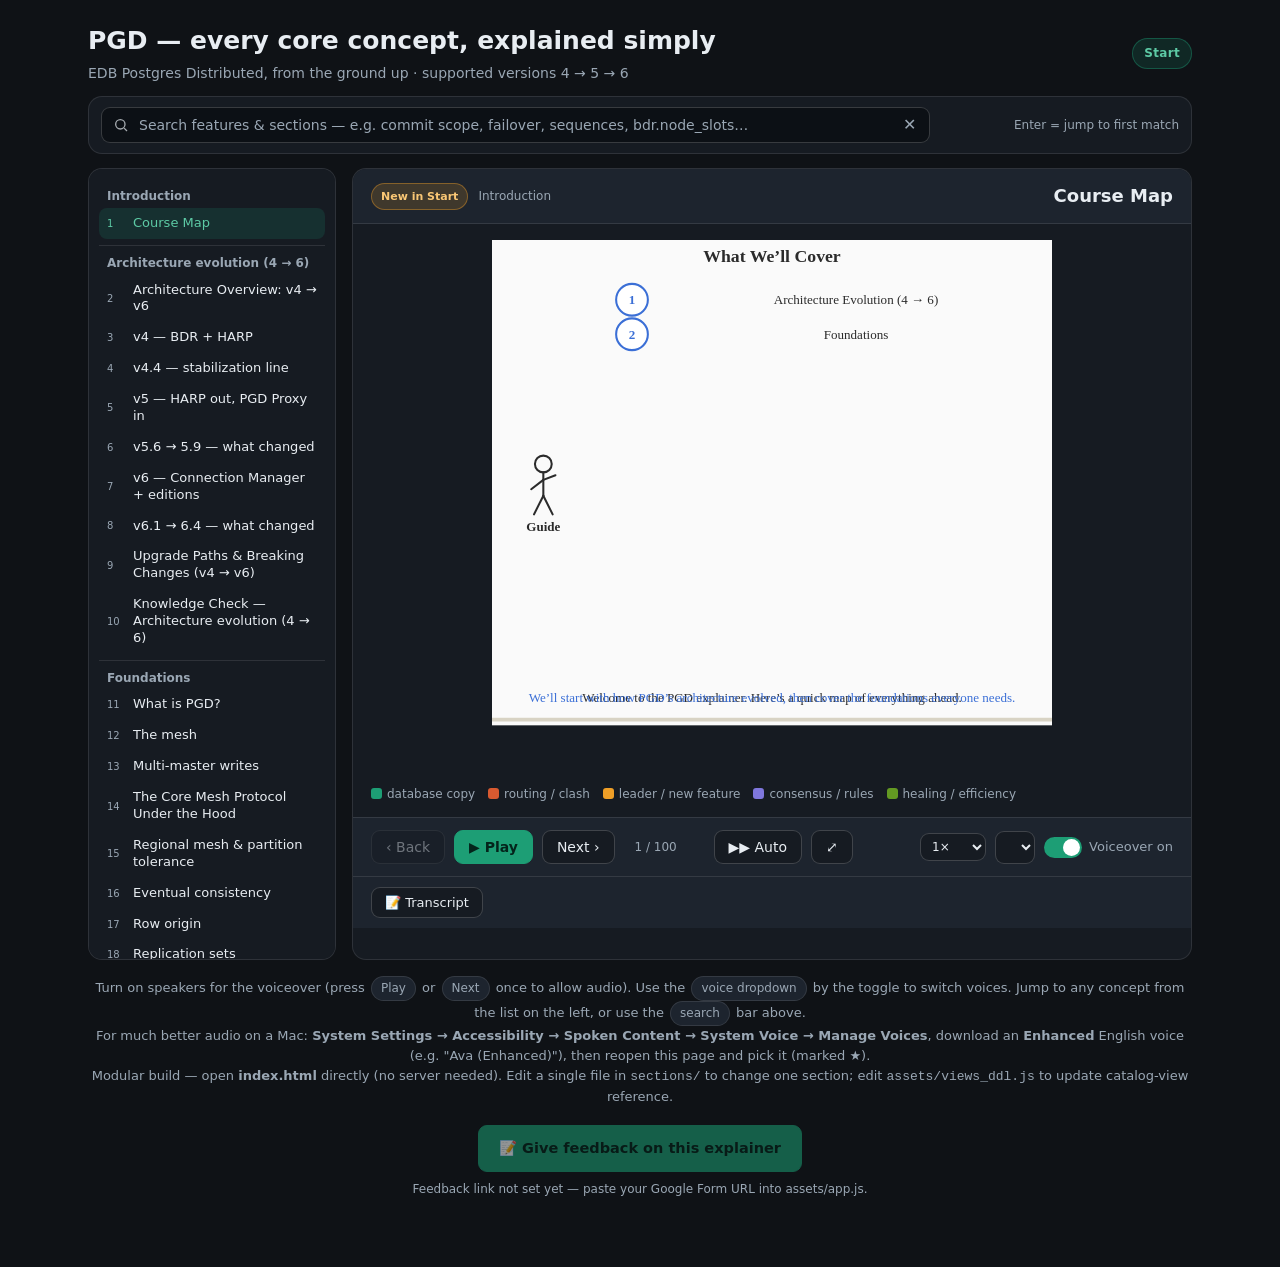
==== index.html @ b426d063 "Initial commit" ====
<!DOCTYPE html>
<html lang="en">
<head>
<meta charset="UTF-8">
<meta name="viewport" content="width=device-width, initial-scale=1.0">
<title>PGD — every core concept, explained simply</title>
<link rel="stylesheet" href="assets/style.css">
</head>
<body>
<div class="wrap">
  <header class="top">
    <div class="title">
      <h1>PGD — every core concept, explained simply</h1>
      <p>EDB Postgres Distributed, from the ground up · supported versions 4 → 5 → 6</p>
    </div>
    <span class="badge" id="verBadge">Foundations</span>
  </header>

  <!-- search / filter across every section -->
  <div class="searchbar">
    <div class="si">
      <svg viewBox="0 0 24 24" fill="none" stroke="currentColor" stroke-width="2"><circle cx="11" cy="11" r="7"/><path d="M21 21l-4.3-4.3"/></svg>
      <input id="search" type="text" placeholder="Search features & sections — e.g. commit scope, failover, sequences, bdr.node_slots…" autocomplete="off">
      <button class="si-clear" title="Clear" onclick="clearSearch()">✕</button>
    </div>
    <span class="si-info" id="searchInfo"></span>
    <span class="si-hint">Enter = jump to first match</span>
  </div>

  <div class="layout">
    <nav class="toc" id="toc"></nav>

    <div class="stage">
      <div class="scene-head">
        <div class="left">
          <span class="scene-tag tag-core" id="sceneTag">Core concept</span>
          <span class="chap" id="chap">—</span>
        </div>
        <div class="scene-title" id="sceneTitle">—</div>
      </div>
      <div class="scene-body">
        <div class="canvas" id="canvas"></div>
      </div>
      <div class="legend" id="legend"></div>
      <div class="controls">
        <button class="btn" id="prevBtn" onclick="prevStep()">‹ Back</button>
        <button class="btn primary" id="playBtn" onclick="togglePlay()">▶ Play</button>
        <button class="btn" id="nextBtn" onclick="nextStep()">Next ›</button>
        <span class="stepcount" id="stepcount">1 / 1</span>
        <div class="beat-dots" id="beatDots"></div>
        <button class="btn" id="autoBtn" onclick="toggleContinuous()" title="Auto-advance all scenes">▶▶ Auto</button>
        <button class="btn" id="fsBtn" onclick="toggleFullscreen()" title="Fullscreen canvas">⤢</button>
        <div class="spacer"></div>
        <select id="speedSelect" class="speed-select" title="Voiceover speed">
          <option value="0.8">0.8×</option>
          <option value="0.97" selected>1×</option>
          <option value="1.3">1.3×</option>
        </select>
        <select id="voiceSelect" class="voice-select" title="Choose voice" onchange="onVoicePick()"></select>
        <div class="toggle" onclick="toggleVoice()">
          <span class="switch on" id="voiceSwitch"><i></i></span>
          <span id="voiceLabel">Voiceover on</span>
        </div>
      </div>
      <!-- collapsible action bar + panels -->
      <div class="action-bar" id="actionBar"></div>
      <div class="collapsible-panels">
        <!-- Transcript -->
        <div class="cpanel" id="transcriptPanel">
          <div class="analogy">
            <div class="k">Imagine this…</div>
            <div class="v" id="analogy">—</div>
          </div>
          <div class="real"><span class="k">In real terms</span><span id="real">—</span></div>
          <div class="handsOn" id="handsOn" style="display:none"></div>
          <div class="caption"><div class="narr" id="narr" aria-live="polite">—</div></div>
        </div>
        <!-- Views -->
        <div class="cpanel" id="bdrPanel">
          <div class="bdr-views" id="bdrViews"></div>
          <div class="bdr-hint">Click a view for its documented columns &amp; definition (EDB v6 catalog reference). Grey dot = name not in the harvested reference set.</div>
        </div>
        <!-- Monitor -->
        <div class="cpanel" id="monPanel">
          <div class="mon-head">📈 Monitor it — query &amp; how to read it</div>
          <div class="mon-rows" id="monRows"></div>
        </div>
        <!-- CLI -->
        <div class="cpanel" id="cliPanel">
          <div class="cli-head">⌨️ PGD CLI &amp; commands</div>
          <div class="cli-rows" id="cliRows"></div>
        </div>
        <!-- Settings -->
        <div class="cpanel" id="setPanel">
          <div class="set-head">⚙️ Relevant settings (GUCs)</div>
          <div class="set-rows" id="setRows"></div>
        </div>
      </div>
    </div>
  </div>
  <p id="searchNone">No section matches your search.</p>

  <footer class="tip">
    Turn on speakers for the voiceover (press <span class="pill">Play</span> or <span class="pill">Next</span> once to allow audio).
    Use the <span class="pill">voice dropdown</span> by the toggle to switch voices. Jump to any concept from the list on the left, or use the <span class="pill">search</span> bar above.
    <br>For much better audio on a Mac: <b>System Settings → Accessibility → Spoken Content → System Voice → Manage Voices</b>, download an <b>Enhanced</b> English voice (e.g. "Ava (Enhanced)"), then reopen this page and pick it (marked ★).
    <br>Modular build — open <b>index.html</b> directly (no server needed). Edit a single file in <code>sections/</code> to change one section; edit <code>assets/views_ddl.js</code> to update catalog-view reference.
  </footer>

  <div class="fb-wrap">
    <a class="fb-btn" id="fbBtn" href="#" target="_blank" rel="noopener">📝 Give feedback on this explainer</a>
    <div class="fb-note" id="fbNote">Takes ~2 minutes · helps improve this guide</div>
  </div>
</div>

<!-- view DDL / reference modal -->
<div class="vm-overlay" id="viewModal" role="dialog" aria-modal="true">
  <div class="vm-box">
    <div class="vm-top">
      <span class="vm-title" id="viewModalTitle">bdr.view</span>
      <button class="vm-x" onclick="closeView()" title="Close">✕</button>
    </div>
    <div class="vm-body" id="viewModalBody"></div>
  </div>
</div>

<!-- 1) drawings  2) authoritative view defs  3) CLI map  4) monitoring/settings/CLI reference -->
<script src="assets/scenes.js"></script>
<script src="assets/views_ref.js"></script>
<script src="assets/cli_commands.js"></script>
<script src="assets/reference.js"></script>
<script src="assets/stories.js"></script>
<script src="assets/motion_lib.js"></script>
<script src="assets/motion_wb.js"></script>
<script src="assets/story_raft.js"></script>
<script src="assets/story_motion.js"></script>
<script src="assets/story_pilot.js"></script>
<script src="assets/story_whiteboard.js"></script>
<!-- 5) section content (edit any one of these independently) -->
<script src="sections/00_intro.js"></script>
<script src="sections/05_architecture.js"></script>
<script src="sections/10_foundations.js"></script>
<script src="sections/20_conflicts.js"></script>
<script src="sections/30_coordination.js"></script>
<script src="sections/40_durability.js"></script>
<script src="sections/50_v4.js"></script>
<script src="sections/60_v5.js"></script>
<script src="sections/70_v6.js"></script>
<script src="sections/80_sequences.js"></script>
<script src="sections/90_operations.js"></script>
<script src="sections/95_troubleshooting.js"></script>
<script src="sections/97_pgd4k.js"></script>
<!-- 4) knowledge-check quiz banks (chapter-end + final review) -->
<script src="assets/quizzes.js"></script>
<!-- 5) player + search + modal -->
<script src="assets/app.js"></script>
</body>
</html>
---- assets/style.css ----
:root{
    --bg:#0f1216; --panel:#161b22; --panel2:#1d242e; --ink:#e8edf2; --muted:#9aa7b4;
    --line:rgba(255,255,255,0.10); --line2:rgba(255,255,255,0.18);
    --teal:#1D9E75; --teal-l:#5DCAA5; --teal-bg:rgba(29,158,117,0.16);
    --coral:#D85A30; --coral-l:#F0997B; --coral-bg:rgba(216,90,48,0.16);
    --purple:#7F77DD; --purple-l:#AFA9EC; --purple-bg:rgba(127,119,221,0.16);
    --amber:#EF9F27; --amber-l:#FAC775; --amber-bg:rgba(239,159,39,0.16);
    --blue:#378ADD; --blue-l:#85B7EB; --blue-bg:rgba(55,138,221,0.16);
    --gray:#888780; --gray-bg:rgba(136,135,128,0.16);
    --pink:#D4537E; --pink-l:#ED93B1; --pink-bg:rgba(212,83,126,0.16);
    --green:#639922; --green-l:#97C459; --green-bg:rgba(99,153,34,0.16);
    --radius:14px; --radius-sm:9px;
    --font:'Segoe UI',system-ui,-apple-system,Roboto,Helvetica,Arial,sans-serif;
  }
  *{box-sizing:border-box}
  html,body{margin:0;padding:0;background:var(--bg);color:var(--ink);font-family:var(--font)}
  body{line-height:1.55;-webkit-font-smoothing:antialiased}
  .wrap{max-width:1140px;margin:0 auto;padding:22px 18px 70px}

  header.top{display:flex;align-items:center;justify-content:space-between;gap:16px;flex-wrap:wrap;margin-bottom:6px}
  .title h1{font-size:25px;font-weight:600;margin:0}
  .title p{margin:2px 0 0;color:var(--muted);font-size:14px}
  .badge{background:var(--teal-bg);color:var(--teal-l);border:1px solid rgba(29,158,117,0.4);
    font-size:12px;font-weight:600;padding:5px 11px;border-radius:999px;letter-spacing:.3px}

  .layout{display:grid;grid-template-columns:248px 1fr;gap:16px;margin-top:14px}
  @media (max-width:900px){.layout{grid-template-columns:1fr}}

  /* sidebar chapter nav */
  .toc{background:var(--panel);border:1px solid var(--line);border-radius:var(--radius);padding:10px;align-self:start;position:sticky;top:14px;max-height:88vh;overflow:auto}
  .toc h3{font-size:11px;letter-spacing:.6px;text-transform:uppercase;color:var(--muted);margin:10px 8px 6px}
  .toc .vgrp{margin-bottom:6px}
  .toc button{display:flex;width:100%;gap:8px;align-items:center;text-align:left;background:transparent;border:none;color:var(--ink);
    padding:7px 8px;border-radius:8px;cursor:pointer;font-size:13px;font-family:var(--font);line-height:1.3}
  .toc button:hover{background:var(--panel2)}
  .toc button.on{background:var(--teal-bg);color:var(--teal-l)}
  .toc button .n{font-size:10px;color:var(--muted);min-width:18px}
  .toc button.on .n{color:var(--teal-l)}
  .toc .vlabel{font-size:12px;font-weight:600;color:var(--muted);padding:8px 8px 2px;border-top:1px solid var(--line);margin-top:6px}
  .toc .vlabel:first-child{border-top:none;margin-top:0}

  .stage{background:var(--panel);border:1px solid var(--line);border-radius:var(--radius);overflow:hidden}
  .scene-head{display:flex;align-items:center;justify-content:space-between;gap:12px;
    padding:13px 18px;border-bottom:1px solid var(--line);background:var(--panel2);flex-wrap:wrap}
  .scene-head .left{display:flex;align-items:center;gap:10px;flex-wrap:wrap}
  .chap{font-size:12px;color:var(--muted)}
  .scene-title{font-size:18px;font-weight:600}
  .scene-tag{font-size:11px;font-weight:600;padding:4px 9px;border-radius:999px}
  .tag-core{background:var(--gray-bg);color:#cdd3da;border:1px solid var(--line2)}
  .tag-new{background:var(--amber-bg);color:var(--amber-l);border:1px solid rgba(239,159,39,0.4)}
  .tag-quiz{background:var(--coral-bg);color:var(--coral-l);border:1px solid rgba(216,90,48,0.4)}
  .tag-guide{background:var(--blue-bg);color:var(--blue-l);border:1px solid rgba(55,138,221,0.4)}
  .tag-ref{background:var(--green-bg);color:var(--green-l);border:1px solid rgba(99,153,34,0.4)}

  .scene-body{display:block}
  .canvas{padding:16px;min-height:420px;display:flex;align-items:center;justify-content:center;position:relative}
  .analogy{background:var(--blue-bg);border:1px solid rgba(55,138,221,0.35);border-radius:var(--radius-sm);padding:11px 13px;margin-bottom:11px}
  .analogy .k{font-size:13px;letter-spacing:.6px;text-transform:uppercase;color:var(--blue-l);font-weight:700;margin-bottom:3px}
  .analogy .v{font-size:17px}
  .real{font-size:17px;margin-bottom:11px}
  .real .k{font-size:13px;letter-spacing:.6px;text-transform:uppercase;color:var(--teal-l);font-weight:700;margin-bottom:3px;display:block}
  .real b{color:var(--teal-l);font-weight:600}
  .caption{padding-top:12px}
  .caption .narr{background:#0c1015;border:1px solid var(--line);border-radius:var(--radius-sm);padding:11px 13px;font-size:18px;line-height:1.5;min-height:64px;position:relative}
  .caption .narr::before{content:'Narration';position:absolute;top:-9px;left:12px;background:var(--panel);padding:0 7px;font-size:10px;letter-spacing:.5px;text-transform:uppercase;color:var(--muted)}

  .controls{display:flex;align-items:center;gap:9px;flex-wrap:wrap;padding:12px 18px;border-top:1px solid var(--line);background:var(--panel2)}
  button.btn{background:var(--panel);border:1px solid var(--line2);color:var(--ink);border-radius:var(--radius-sm);padding:8px 14px;cursor:pointer;font-size:14px;font-family:var(--font);transition:.15s}
  button.btn:hover{border-color:var(--teal)}
  button.btn:disabled{opacity:.4;cursor:not-allowed}
  button.btn.primary{background:var(--teal);border-color:var(--teal);color:#04241b;font-weight:600}
  .spacer{flex:1}
  .toggle{display:flex;align-items:center;gap:7px;font-size:13px;color:var(--muted);cursor:pointer;user-select:none}
  .switch{position:relative;width:38px;height:21px;background:#2a323d;border-radius:999px;transition:.2s;flex:none}
  .switch.on{background:var(--teal)}
  .switch i{position:absolute;top:2px;left:2px;width:17px;height:17px;border-radius:50%;background:#fff;transition:.2s}
  .switch.on i{transform:translateX(17px)}
  .stepcount{font-size:12px;color:var(--muted);min-width:64px;text-align:center}
  .voice-select{background:var(--panel);color:var(--ink);border:1px solid var(--line2);border-radius:var(--radius-sm);
    padding:7px 9px;font-size:12.5px;font-family:var(--font);max-width:180px;cursor:pointer}
  .voice-select:hover{border-color:var(--teal)}

  svg{width:100%;height:auto;max-width:560px}
  .lbl{font-family:var(--font);font-size:15px;fill:var(--ink)}
  .lbl-s{font-family:var(--font);font-size:13px;fill:var(--muted)}
  .lbl-w{font-family:var(--font);font-size:15px;font-weight:600;fill:var(--ink)}
  .node-rect{transition:opacity .5s cubic-bezier(.2,.85,.25,1), transform .55s cubic-bezier(.2,.85,.25,1)}
  .fade{opacity:0;transform:translateY(14px)}
  .pulse{animation:pulse 1.6s ease-in-out infinite}
  @keyframes pulse{0%,100%{opacity:1}50%{opacity:.5}}
  .flow{stroke-dasharray:7 7;animation:dash 1s linear infinite;transition:opacity .5s}
  .flow.off{opacity:0}
  @keyframes dash{to{stroke-dashoffset:-28}}
  /* travelling data packets injected along each arrow */
  .packet{filter:drop-shadow(0 0 4px currentColor);pointer-events:none}
  /* scene cross-fade when a step loads */
  svg.scene-in{animation:sceneIn .5s ease both}
  @keyframes sceneIn{from{opacity:0}to{opacity:1}}
  /* components being retired in the architecture-evolution scenes */
  .removed-node{animation:ghost 2s ease-in-out infinite}
  .removed-node rect{stroke:var(--coral)!important;stroke-dasharray:6 4}
  @keyframes ghost{0%,100%{opacity:.85}50%{opacity:.4}}
  @media (prefers-reduced-motion: reduce){.flow,.pulse,.packet,svg.scene-in,.removed-node{animation:none}.node-rect{transition:none}}
  .legend{display:flex;gap:13px;flex-wrap:wrap;font-size:12px;color:var(--muted);padding:0 18px 14px}
  .legend i{display:inline-block;width:11px;height:11px;border-radius:3px;margin-right:5px;vertical-align:-1px}
  footer.tip{margin-top:16px;color:var(--muted);font-size:13px;text-align:center}
  .fb-wrap{margin-top:18px;text-align:center}
  a.fb-btn{display:inline-flex;align-items:center;gap:8px;background:var(--teal);color:#04241b;font-weight:600;
    text-decoration:none;padding:11px 20px;border-radius:var(--radius-sm);font-size:14.5px;transition:.15s;border:1px solid var(--teal)}
  a.fb-btn:hover{filter:brightness(1.08)}
  .fb-note{margin-top:8px;color:var(--muted);font-size:12px}
  .pill{display:inline-block;background:var(--panel2);border:1px solid var(--line);border-radius:999px;padding:2px 9px;font-size:12px;color:var(--muted);margin:0 2px}

  /* ── BDR views panel ── */
  .bdr-panel{padding:10px 18px 14px;border-top:1px solid var(--line);background:rgba(29,158,117,0.07)}
  .bdr-panel .bdr-head{font-size:10.5px;letter-spacing:.6px;text-transform:uppercase;color:var(--teal-l);font-weight:700;margin-bottom:8px}
  .bdr-views{display:flex;flex-wrap:wrap;gap:7px}
  .bdr-chip{display:inline-flex;align-items:center;gap:5px;background:var(--panel2);border:1px solid rgba(29,158,117,0.45);
    border-radius:var(--radius-sm);padding:5px 10px;font-size:12px;font-family:'Courier New',Courier,monospace;
    color:var(--teal-l);cursor:default;transition:.15s}
  .bdr-chip:hover{border-color:var(--teal);background:var(--teal-bg);color:#fff}
  .bdr-chip .bdr-dot{width:6px;height:6px;border-radius:50%;background:var(--teal);flex:none}
  .bdr-chip .bdr-desc{font-family:var(--font);font-size:10.5px;color:var(--muted);margin-left:3px}

/* ============================================================
   Additions for modular build: search bar, hands-on line,
   clickable view chips, and the view-DDL modal.
   ============================================================ */
/* search */
.searchbar{display:flex;align-items:center;gap:10px;background:var(--panel);border:1px solid var(--line);
  border-radius:var(--radius);padding:10px 12px;margin-top:12px}
.searchbar .si{flex:1;display:flex;align-items:center;gap:8px;background:#0c1015;border:1px solid var(--line2);
  border-radius:var(--radius-sm);padding:8px 11px}
.searchbar .si svg{width:16px;height:16px;flex:none;opacity:.7}
.searchbar input{flex:1;background:transparent;border:none;outline:none;color:var(--ink);font-family:var(--font);font-size:14px}
.searchbar input::placeholder{color:var(--muted)}
.searchbar .si-clear{background:transparent;border:none;color:var(--muted);cursor:pointer;font-size:16px;padding:0 2px;line-height:1}
.searchbar .si-clear:hover{color:var(--ink)}
.searchbar .si-info{font-size:12px;color:var(--muted);min-width:64px;text-align:right}
.searchbar .si-hint{font-size:12px;color:var(--muted)}
#searchNone{display:none;color:var(--coral-l);font-size:12px;padding:8px 10px}

/* hands-on line */
.handsOn{background:var(--amber-bg);border:1px solid rgba(239,159,39,0.35);border-radius:var(--radius-sm);
  padding:9px 12px;margin:10px 0 0;font-size:13px;color:var(--amber-l)}
.handsOn .k{font-size:10px;letter-spacing:.6px;text-transform:uppercase;font-weight:700;margin-right:6px;color:var(--amber-l)}

/* chips are now buttons */
.bdr-chip{font-family:'Courier New',Courier,monospace;cursor:pointer}
.bdr-chip.is-undoc{border-color:rgba(136,135,128,0.5)}
.bdr-chip.is-undoc .bdr-dot{background:var(--gray)}
.bdr-chip:focus-visible{outline:2px solid var(--teal-l);outline-offset:2px}
.bdr-panel .bdr-hint{font-size:11px;color:var(--muted);margin-top:7px}

/* modal */
.vm-overlay{position:fixed;inset:0;background:rgba(3,6,10,0.72);display:none;align-items:center;justify-content:center;
  z-index:50;padding:22px}
.vm-overlay.open{display:flex}
.vm-box{background:var(--panel);border:1px solid var(--line2);border-radius:var(--radius);max-width:720px;width:100%;
  max-height:86vh;overflow:auto;box-shadow:0 24px 70px rgba(0,0,0,0.6)}
.vm-top{display:flex;align-items:center;justify-content:space-between;gap:12px;padding:14px 18px;
  border-bottom:1px solid var(--line);background:var(--panel2);position:sticky;top:0}
.vm-top .vm-title{font-family:'Courier New',Courier,monospace;font-size:16px;color:var(--teal-l);font-weight:700}
.vm-x{background:transparent;border:none;color:var(--muted);font-size:22px;cursor:pointer;line-height:1}
.vm-x:hover{color:var(--ink)}
.vm-body{padding:16px 18px}
.vm-sec{margin-bottom:15px}
.vm-h{font-size:10.5px;letter-spacing:.6px;text-transform:uppercase;color:var(--muted);font-weight:700;margin-bottom:6px}
.vm-h .vm-tag{background:var(--teal-bg);color:var(--teal-l);border:1px solid rgba(29,158,117,0.4);
  border-radius:999px;padding:1px 8px;font-size:9.5px;margin-left:6px;letter-spacing:.3px}
.vm-p{font-size:14px;margin:0}
.vm-cols{font-family:'Courier New',Courier,monospace;font-size:12.5px;color:var(--ink);background:#0c1015;
  border:1px solid var(--line);border-radius:var(--radius-sm);padding:10px 12px;margin:0;line-height:1.7}
.vm-code{font-family:'Courier New',Courier,monospace;font-size:12.5px;color:var(--teal-l);background:#0c1015;
  border:1px solid var(--line);border-radius:var(--radius-sm);padding:11px 13px;margin:0;white-space:pre-wrap;overflow:auto}
.vm-note{font-size:13.5px;background:var(--blue-bg);border:1px solid rgba(55,138,221,0.35);border-radius:var(--radius-sm);
  padding:11px 13px;line-height:1.5}
.vm-note code{font-family:'Courier New',Courier,monospace;font-size:12px;color:var(--blue-l)}
.vm-warn{background:var(--amber-bg);border-color:rgba(239,159,39,0.4)}
.vm-warn code{color:var(--amber-l)}
.vm-src{font-size:11.5px;color:var(--muted);border-top:1px solid var(--line);padding-top:9px;margin-top:4px}
/* button reset so clickable chips match the old span look */
button.bdr-chip{appearance:none;-webkit-appearance:none;margin:0;color:var(--teal-l);text-align:left}

/* chips are display-only again (no click) */
.bdr-chip{cursor:default}
/* CLI commands panel */
.cli-panel{padding:10px 18px 14px;border-top:1px solid var(--line);background:rgba(127,119,221,0.07)}
.cli-panel .cli-head{font-size:10.5px;letter-spacing:.6px;text-transform:uppercase;color:var(--purple-l);font-weight:700;margin-bottom:8px}
.cli-rows{display:flex;flex-direction:column;gap:6px}
.cli-row{display:flex;align-items:center;gap:9px;flex-wrap:wrap}
.cli-v{flex:none;font-size:10.5px;font-weight:700;color:var(--amber-l);background:var(--amber-bg);
  border:1px solid rgba(239,159,39,0.4);border-radius:999px;padding:2px 9px;min-width:64px;text-align:center}
.cli-cmd{font-family:'Courier New',Courier,monospace;font-size:12.5px;color:var(--teal-l);background:#0c1015;
  border:1px solid var(--line);border-radius:var(--radius-sm);padding:5px 10px;white-space:pre-wrap;word-break:break-word}
.cli-note{font-size:11.5px;color:var(--muted)}

/* ===== reference layer: clickable chips, monitoring & settings panels, modal table ===== */
button.bdr-chip{cursor:pointer}
.bdr-chip.is-undoc{border-color:rgba(136,135,128,0.5)}
.bdr-chip.is-undoc .bdr-dot{background:var(--gray)}

/* monitoring panel */
.mon-panel{padding:10px 18px 14px;border-top:1px solid var(--line);background:rgba(55,138,221,0.07)}
.mon-panel .mon-head{font-size:10.5px;letter-spacing:.6px;text-transform:uppercase;color:var(--blue-l);font-weight:700;margin-bottom:8px}
.mon-q{font-family:'Courier New',Courier,monospace;font-size:12.5px;color:var(--blue-l);background:#0c1015;
  border:1px solid var(--line);border-radius:var(--radius-sm);padding:10px 12px;margin:0 0 6px;white-space:pre-wrap;overflow:auto}
.mon-note{font-size:12.5px;color:var(--muted);margin-bottom:8px}

/* settings panel */
.set-panel{padding:10px 18px 14px;border-top:1px solid var(--line);background:rgba(99,153,34,0.07)}
.set-panel .set-head{font-size:10.5px;letter-spacing:.6px;text-transform:uppercase;color:var(--green-l);font-weight:700;margin-bottom:8px}
.set-rows{display:flex;flex-direction:column;gap:5px}
.set-row{display:flex;align-items:baseline;gap:9px;flex-wrap:wrap}
.set-name{font-family:'Courier New',Courier,monospace;font-size:12px;color:var(--green-l);background:#0c1015;
  border:1px solid var(--line);border-radius:var(--radius-sm);padding:3px 8px}
.set-def{font-size:11px;font-weight:700;color:var(--amber-l);background:var(--amber-bg);border:1px solid rgba(239,159,39,0.4);border-radius:999px;padding:1px 8px}
.set-desc{font-size:12.5px;color:var(--muted)}

/* CLI subheading inside the CLI panel */
.cli-sub{font-size:10.5px;letter-spacing:.5px;text-transform:uppercase;color:var(--muted);font-weight:700;margin:8px 0 2px;border-top:1px dashed var(--line);padding-top:8px}

/* quiz panel */
.quiz-head{font-size:10.5px;letter-spacing:.6px;text-transform:uppercase;color:var(--coral-l);font-weight:700;margin-bottom:8px}
.quiz-q{font-size:15px;color:var(--ink);margin-bottom:10px}
.quiz-opt{display:block;width:100%;text-align:left;margin-bottom:6px;padding:8px 12px;border-radius:var(--radius-sm);
  border:1px solid var(--line2);background:var(--panel2);color:var(--ink);cursor:pointer;font-family:var(--font);font-size:14px;transition:.15s}
.quiz-opt:hover:not(:disabled){border-color:var(--coral)}
.quiz-opt:disabled{cursor:default}
.quiz-opt.correct{background:var(--green-bg);border-color:var(--green);color:var(--green-l)}
.quiz-opt.wrong{background:var(--coral-bg);border-color:var(--coral);color:var(--coral-l)}
.quiz-explain{margin-top:8px;font-size:13.5px;color:var(--ink);background:var(--blue-bg);
  border:1px solid rgba(55,138,221,0.35);border-radius:var(--radius-sm);padding:10px 12px}

/* quiz step (chapter-end / final knowledge check, rendered inside #canvas) */
.quiz-stage{max-width:560px;width:100%;margin:0 auto;padding:24px 8px;text-align:left}
.quiz-progress{font-size:12px;letter-spacing:.4px;text-transform:uppercase;color:var(--muted);font-weight:700;margin-bottom:14px}
.quiz-scenario{font-size:14.5px;color:var(--muted);background:var(--panel2);border:1px solid var(--line);
  border-radius:var(--radius-sm);padding:11px 13px;margin-bottom:12px;font-style:italic}
.quiz-nav{margin-top:14px}
.quiz-done{font-size:16px;font-weight:600;color:var(--green-l)}

/* guide step: click a symptom to reveal diagnose + fix */
.guide-list{max-width:620px;width:100%;margin:0 auto;display:flex;flex-direction:column;gap:10px;padding:8px}
.guide-item{border:1px solid var(--line2);border-radius:var(--radius-sm);background:var(--panel2);overflow:hidden}
.guide-item.open{border-color:var(--blue)}
.guide-q{display:flex;align-items:center;justify-content:space-between;width:100%;padding:12px 14px;
  background:transparent;border:none;color:var(--ink);font-family:var(--font);font-size:15px;font-weight:600;cursor:pointer;text-align:left}
.guide-q:hover{color:var(--blue-l)}
.guide-chev{color:var(--muted);transition:transform .15s;font-size:18px}
.guide-item.open .guide-chev{transform:rotate(90deg);color:var(--blue-l)}
.guide-a{padding:0 14px 14px;display:flex;flex-direction:column;gap:8px}
.guide-a-row{font-size:14px;color:var(--ink);line-height:1.5}
.guide-k{display:block;font-size:11px;letter-spacing:.6px;text-transform:uppercase;font-weight:700;color:var(--blue-l);margin-bottom:2px}

/* static reference card: always-visible list, no animation, no interactivity */
.ref-card{max-width:620px;width:100%;margin:0 auto;display:flex;flex-direction:column;gap:10px;padding:8px}
.ref-row{display:flex;flex-direction:column;gap:3px;padding:12px 14px;border:1px solid var(--line2);
  border-radius:var(--radius-sm);background:var(--panel2)}
.ref-label{font-size:15px;font-weight:700;color:var(--green-l)}
.ref-detail{font-size:14px;color:var(--ink);line-height:1.5}

/* modal columns table */
.vm-table{width:100%;border-collapse:collapse;font-size:12.5px}
.vm-table th{text-align:left;color:var(--muted);font-size:10.5px;letter-spacing:.5px;text-transform:uppercase;
  border-bottom:1px solid var(--line2);padding:6px 8px}
.vm-table td{border-bottom:1px solid var(--line);padding:6px 8px;vertical-align:top}
.vm-table td code{font-family:'Courier New',Courier,monospace;color:var(--teal-l);font-size:12px}

/* ===== story-beat emphasis classes (applied per narration beat) ===== */
.pop rect,.pop circle{transform-box:fill-box;transform-origin:center;animation:popp .6s cubic-bezier(.2,.9,.2,1)}
.pop{filter:drop-shadow(0 0 10px var(--amber))}
@keyframes popp{0%{transform:scale(1)}45%{transform:scale(1.15)}100%{transform:scale(1)}}
.win rect{stroke:var(--green)!important;stroke-width:2.6}
.win{filter:drop-shadow(0 0 9px var(--green))}
.dim{opacity:.3;transition:opacity .6s}
.flash{animation:flashp .45s ease 3}
@keyframes flashp{0%,100%{filter:none}50%{filter:drop-shadow(0 0 9px var(--coral))}}
@media (prefers-reduced-motion: reduce){.pop rect,.pop circle{animation:none}.flash{animation:none}}

/* ===== isometric frosted-glass cylinder nodes ===== */
.cyl .base-ring{filter:drop-shadow(0 0 5px currentColor)}
/* emphasis classes target cylinder parts as well as legacy rects */
.pop .cyl-top,.pop .cyl-body,.pop .base-ring{transform-box:fill-box;transform-origin:center;animation:popp .6s cubic-bezier(.2,.9,.2,1)}
.win .cyl-top,.win .cyl-body,.win .base-ring{stroke:var(--green)!important}
.removed-node .cyl-top,.removed-node .cyl-body,.removed-node .base-ring{stroke:var(--coral)!important;stroke-dasharray:6 4}

/* node name inside the cylinder (large) + status/descriptor below it */
.cyl-name{font-family:var(--font);font-size:17px;font-weight:600;fill:var(--ink)}
.cyl-sub{font-family:var(--font);font-size:13.5px;fill:var(--muted)}

/* ===== Action button bar ===== */
.action-bar{display:flex;flex-wrap:wrap;gap:8px;padding:10px 18px;border-top:1px solid var(--line);background:var(--panel2)}
.action-btn{display:inline-flex;align-items:center;gap:6px;background:var(--panel);border:1px solid var(--line2);color:var(--ink);border-radius:var(--radius-sm);padding:7px 13px;font-size:13px;font-family:var(--font);cursor:pointer;transition:.15s}
.action-btn:hover{border-color:var(--teal)}
.action-btn.active{background:var(--teal-bg);border-color:var(--teal);color:var(--teal-l)}

/* ===== Collapsible panels ===== */
.collapsible-panels{}
.cpanel{display:none;padding:12px 18px 16px;border-top:1px solid var(--line)}
#transcriptPanel{background:var(--panel)}
#bdrPanel.cpanel{background:rgba(29,158,117,0.07)}
#monPanel.cpanel{background:rgba(55,138,221,0.07)}
#cliPanel.cpanel{background:rgba(127,119,221,0.07)}
#setPanel.cpanel{background:rgba(99,153,34,0.07)}
/* Transcript font sizes */
#transcriptPanel .analogy .k{font-size:13px}
#transcriptPanel .analogy .v{font-size:17px}
#transcriptPanel .real{font-size:17px}
#transcriptPanel .real .k{font-size:13px}
#transcriptPanel .caption .narr{font-size:18px}

/* ===== Fullscreen ===== */
#canvas:fullscreen,#canvas:-webkit-full-screen{background:var(--bg);padding:24px;min-height:100vh;align-items:center;justify-content:center}

/* ===== Beat progress dots ===== */
.beat-dots{display:flex;align-items:center;gap:5px;padding:0 4px}
.beat-dot{display:inline-block;width:8px;height:8px;border-radius:50%;background:var(--line2);transition:background .2s}
.beat-dot-on{background:var(--teal)}

/* ===== Speed selector ===== */
.speed-select{background:var(--panel);color:var(--ink);border:1px solid var(--line2);border-radius:var(--radius-sm);padding:5px 7px;font-size:12px;font-family:var(--font);cursor:pointer}
.speed-select:hover{border-color:var(--teal)}
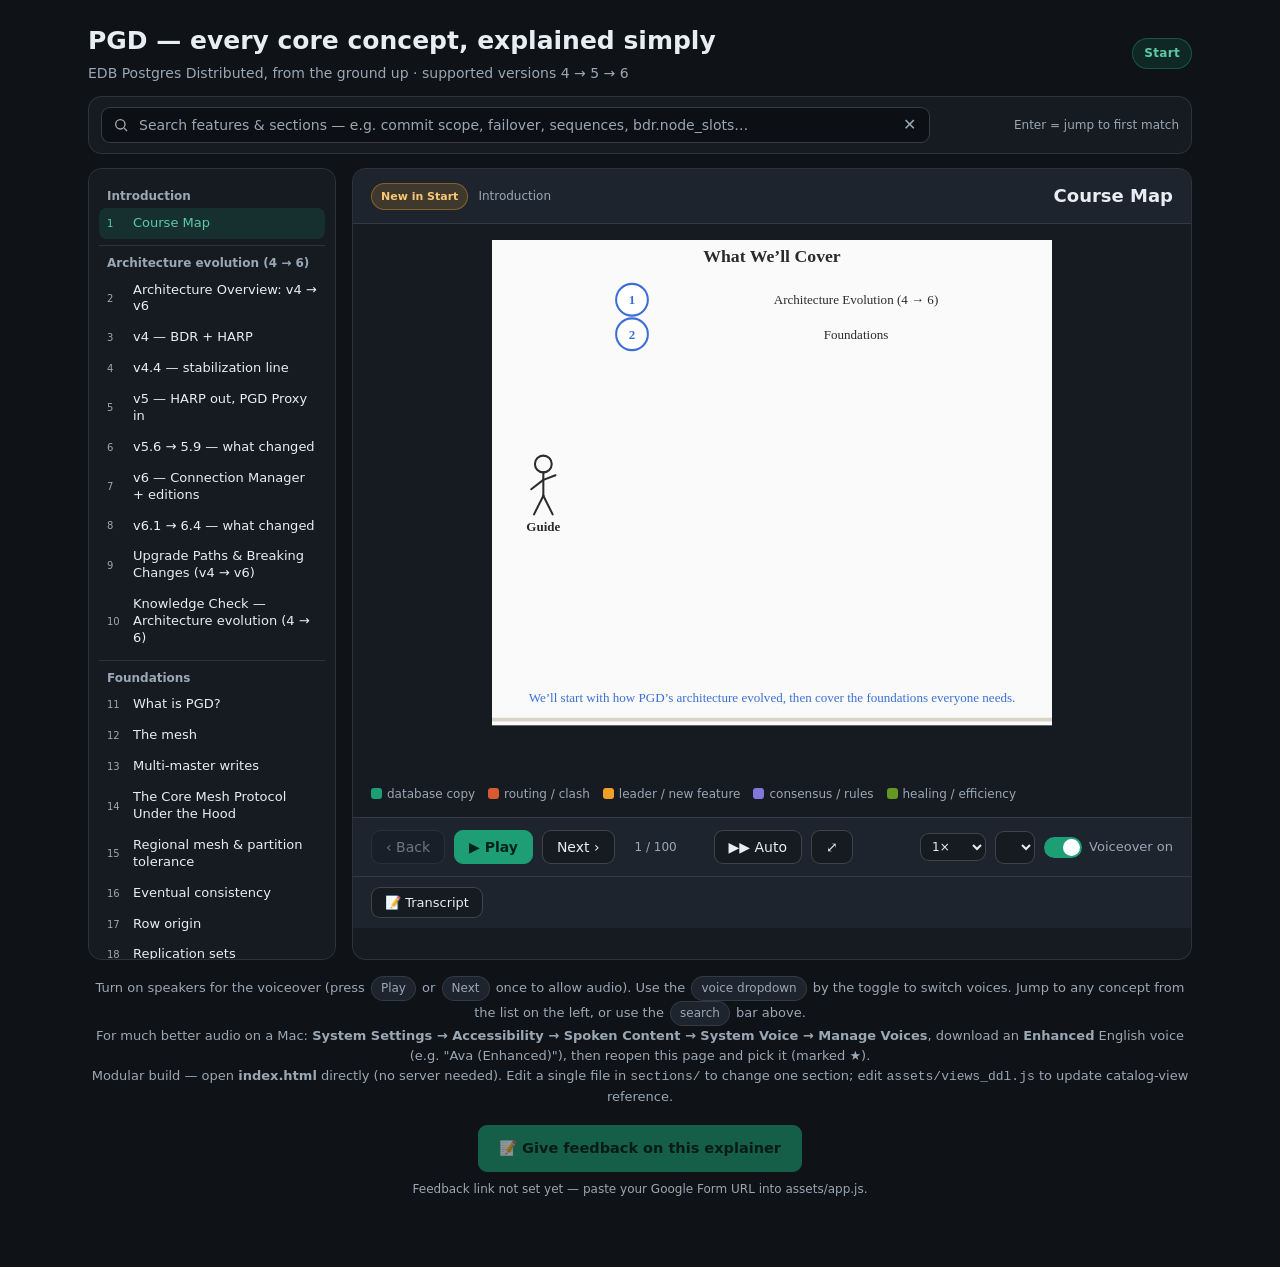
==== commit f1aa19ca: "Fix formatting in footer section of index.html" ====
--- a/index.html
+++ b/index.html
@@ -99,7 +99,7 @@
     </div>
   </div>
   <p id="searchNone">No section matches your search.</p>
-
+ 
   <footer class="tip">
     Turn on speakers for the voiceover (press <span class="pill">Play</span> or <span class="pill">Next</span> once to allow audio).
     Use the <span class="pill">voice dropdown</span> by the toggle to switch voices. Jump to any concept from the list on the left, or use the <span class="pill">search</span> bar above.
